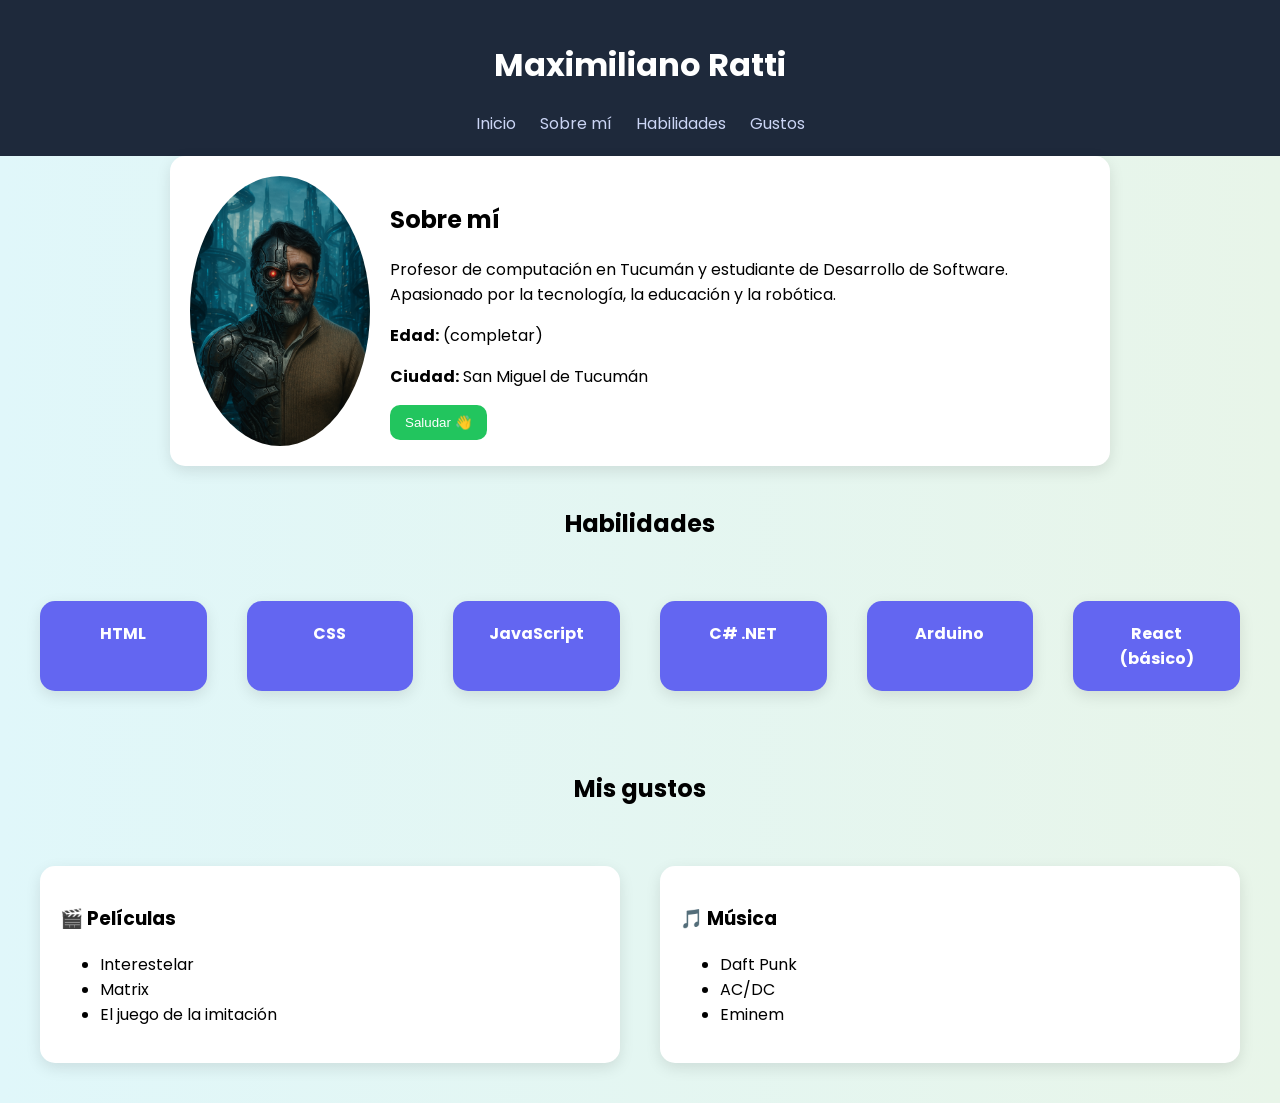
==== maxi.html @ 6c84bfa5 "Agrego mi sección correctamente" ====
<!DOCTYPE html>
<html lang="es">
<head>
    <meta charset="UTF-8">
    <title>Maximiliano Ratti</title>

    <!-- Google Fonts -->
    <link href="https://fonts.googleapis.com/css2?family=Poppins:wght@300;500;700&display=swap" rel="stylesheet">

    <link rel="stylesheet" href="css/maxi.css">
</head>
<body>

<header class="header">
    <h1>Maximiliano Ratti</h1>
    <nav>
        <a href="index.html">Inicio</a>
        <a href="#sobre">Sobre mí</a>
        <a href="#habilidades">Habilidades</a>
        <a href="#gustos">Gustos</a>
    </nav>
</header>

<!-- CARD PRINCIPAL -->
<section class="card perfil" id="sobre">
    <img src="img/media-maxi/Yo Cyborg.png" alt="Maxi">
    
    <div>
        <h2>Sobre mí</h2>
        <p>
            Profesor de computación en Tucumán y estudiante de Desarrollo de Software.
            Apasionado por la tecnología, la educación y la robótica.
        </p>
        <p><strong>Edad:</strong> (completar)</p>
        <p><strong>Ciudad:</strong> San Miguel de Tucumán</p>

        <button onclick="saludo()">Saludar 👋</button>
    </div>
</section>

<!-- HABILIDADES -->
<section id="habilidades">
    <h2 class="titulo">Habilidades</h2>

    <div class="grid">
        <div class="card mini">HTML</div>
        <div class="card mini">CSS</div>
        <div class="card mini">JavaScript</div>
        <div class="card mini">C# .NET</div>
        <div class="card mini">Arduino</div>
        <div class="card mini">React (básico)</div>
    </div>
</section>

<!-- GUSTOS -->
<section id="gustos">
    <h2 class="titulo">Mis gustos</h2>

    <div class="grid">
        <div class="card">
            <h3>🎬 Películas</h3>
            <ul>
                <li>Interestelar</li>
                <li>Matrix</li>
                <li>El juego de la imitación</li>
            </ul>
        </div>

        <div class="card">
            <h3>🎵 Música</h3>
            <ul>
                <li>Daft Punk</li>
                <li>AC/DC</li>
                <li>Eminem</li>
            </ul>
        </div>
    </div>
</section>

<script src="js/script.js"></script>
</body>
</html>
---- css/maxi.css ----
body {
    font-family: 'Poppins', sans-serif;
    margin: 0;
    background: linear-gradient(to right, #e0f7fa, #e8f5e9);
}

/* HEADER */
.header {
    background: #1e293b;
    color: white;
    text-align: center;
    padding: 20px;
}

.header nav a {
    margin: 0 10px;
    color: #cbd5f5;
    text-decoration: none;
    transition: 0.3s;
}

.header nav a:hover {
    color: white;
}

/* TITULOS */
.titulo {
    text-align: center;
    margin-top: 40px;
}

/* CARD GENERAL */
.card {
    background: white;
    padding: 20px;
    margin: 20px;
    border-radius: 15px;
    box-shadow: 0px 5px 15px rgba(0,0,0,0.1);
    transition: 0.3s;
}

.card:hover {
    transform: translateY(-5px);
}

/* PERFIL */
.perfil {
    display: flex;
    align-items: center;
    gap: 20px;
    max-width: 900px;
    margin: auto;
}

.perfil img {
    width: 180px;
    border-radius: 50%;
}

/* GRID */
.grid {
    display: grid;
    grid-template-columns: repeat(auto-fit, minmax(200px, 1fr));
    padding: 20px;
}

/* MINI CARDS */
.mini {
    text-align: center;
    font-weight: bold;
    background: #6366f1;
    color: white;
}

/* BOTÓN */
button {
    background: #22c55e;
    color: white;
    border: none;
    padding: 10px 15px;
    border-radius: 10px;
    cursor: pointer;
    transition: 0.3s;
}

button:hover {
    background: #16a34a;
}

@media (max-width: 768px) {
    .perfil {
        flex-direction: column;
        text-align: center;
    }
}
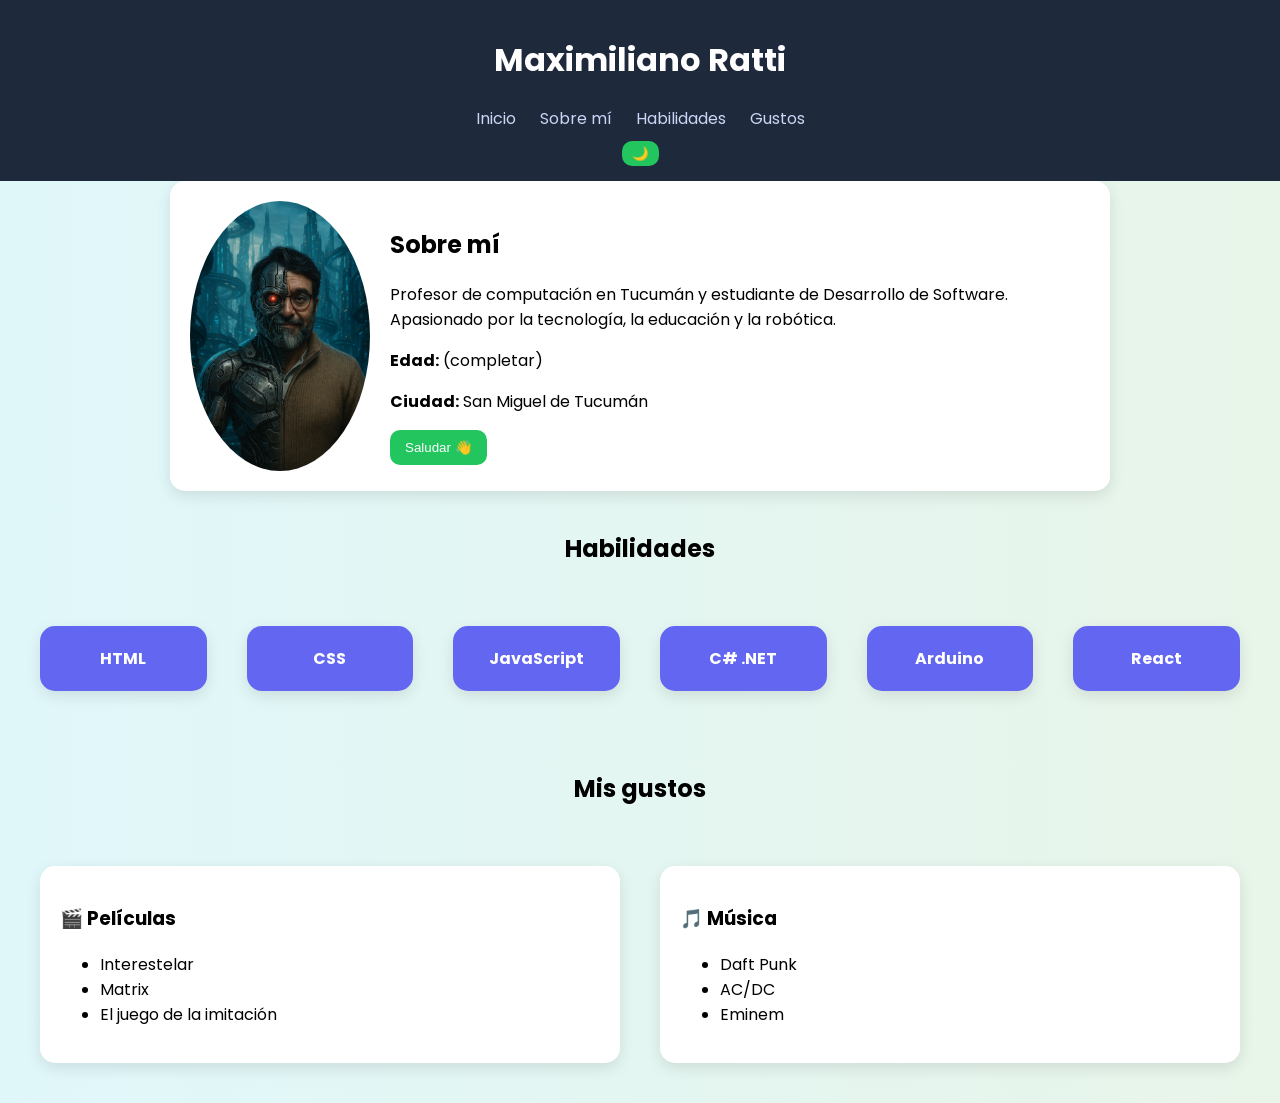
==== commit 77e56261: "Nav Bar versión 1" ====
--- a/maxi.html
+++ b/maxi.html
@@ -1,30 +1,32 @@
 <!DOCTYPE html>
 <html lang="es">
 <head>
-    <meta charset="UTF-8">
-    <title>Maximiliano Ratti</title>
+<meta charset="UTF-8">
+<title>Maximiliano Ratti</title>
 
-    <!-- Google Fonts -->
-    <link href="https://fonts.googleapis.com/css2?family=Poppins:wght@300;500;700&display=swap" rel="stylesheet">
+<link href="https://fonts.googleapis.com/css2?family=Poppins:wght@300;500;700&display=swap" rel="stylesheet">
+<link rel="stylesheet" href="css/maxi.css">
 
-    <link rel="stylesheet" href="css/maxi.css">
 </head>
 <body>
 
 <header class="header">
     <h1>Maximiliano Ratti</h1>
+
     <nav>
         <a href="index.html">Inicio</a>
         <a href="#sobre">Sobre mí</a>
         <a href="#habilidades">Habilidades</a>
         <a href="#gustos">Gustos</a>
     </nav>
+
+    <button id="modoBtn">🌙</button>
 </header>
 
-<!-- CARD PRINCIPAL -->
-<section class="card perfil" id="sobre">
+<!-- PERFIL -->
+<section class="card perfil hidden" id="sobre">
     <img src="img/media-maxi/Yo Cyborg.png" alt="Maxi">
-    
+
     <div>
         <h2>Sobre mí</h2>
         <p>
@@ -40,24 +42,24 @@
 
 <!-- HABILIDADES -->
 <section id="habilidades">
-    <h2 class="titulo">Habilidades</h2>
+    <h2 class="titulo hidden">Habilidades</h2>
 
     <div class="grid">
-        <div class="card mini">HTML</div>
-        <div class="card mini">CSS</div>
-        <div class="card mini">JavaScript</div>
-        <div class="card mini">C# .NET</div>
-        <div class="card mini">Arduino</div>
-        <div class="card mini">React (básico)</div>
+        <div class="card mini hidden">HTML</div>
+        <div class="card mini hidden">CSS</div>
+        <div class="card mini hidden">JavaScript</div>
+        <div class="card mini hidden">C# .NET</div>
+        <div class="card mini hidden">Arduino</div>
+        <div class="card mini hidden">React</div>
     </div>
 </section>
 
 <!-- GUSTOS -->
 <section id="gustos">
-    <h2 class="titulo">Mis gustos</h2>
+    <h2 class="titulo hidden">Mis gustos</h2>
 
     <div class="grid">
-        <div class="card">
+        <div class="card hidden">
             <h3>🎬 Películas</h3>
             <ul>
                 <li>Interestelar</li>
@@ -66,7 +68,7 @@
             </ul>
         </div>
 
-        <div class="card">
+        <div class="card hidden">
             <h3>🎵 Música</h3>
             <ul>
                 <li>Daft Punk</li>
@@ -77,6 +79,9 @@
     </div>
 </section>
 
+<!-- BOTÓN VOLVER ARRIBA -->
+<button id="topBtn">⬆</button>
+
 <script src="js/script.js"></script>
 </body>
 </html>
--- a/css/maxi.css
+++ b/css/maxi.css
@@ -2,25 +2,40 @@
     font-family: 'Poppins', sans-serif;
     margin: 0;
     background: linear-gradient(to right, #e0f7fa, #e8f5e9);
+    transition: 0.3s;
+}
+
+/* MODO OSCURO */
+body.dark {
+    background: #0f172a;
+    color: white;
 }
 
 /* HEADER */
 .header {
+    position: sticky;
+    top: 0;
     background: #1e293b;
     color: white;
     text-align: center;
-    padding: 20px;
+    padding: 15px;
+    z-index: 1000;
 }
 
 .header nav a {
     margin: 0 10px;
     color: #cbd5f5;
     text-decoration: none;
-    transition: 0.3s;
 }
 
 .header nav a:hover {
     color: white;
+}
+
+#modoBtn {
+    margin-top: 10px;
+    padding: 5px 10px;
+    cursor: pointer;
 }
 
 /* TITULOS */
@@ -29,7 +44,7 @@
     margin-top: 40px;
 }
 
-/* CARD GENERAL */
+/* CARD */
 .card {
     background: white;
     padding: 20px;
@@ -39,6 +54,11 @@
     transition: 0.3s;
 }
 
+body.dark .card {
+    background: #1e293b;
+}
+
+/* HOVER */
 .card:hover {
     transform: translateY(-5px);
 }
@@ -64,7 +84,7 @@
     padding: 20px;
 }
 
-/* MINI CARDS */
+/* MINI */
 .mini {
     text-align: center;
     font-weight: bold;
@@ -80,13 +100,34 @@
     padding: 10px 15px;
     border-radius: 10px;
     cursor: pointer;
-    transition: 0.3s;
 }
 
 button:hover {
     background: #16a34a;
 }
 
+/* SCROLL ANIMACIÓN */
+.hidden {
+    opacity: 0;
+    transform: translateY(20px);
+    transition: all 0.6s ease;
+}
+
+.show {
+    opacity: 1;
+    transform: translateY(0);
+}
+
+/* BOTÓN ARRIBA */
+#topBtn {
+    position: fixed;
+    bottom: 20px;
+    right: 20px;
+    display: none;
+    font-size: 20px;
+}
+
+/* RESPONSIVE */
 @media (max-width: 768px) {
     .perfil {
         flex-direction: column;
